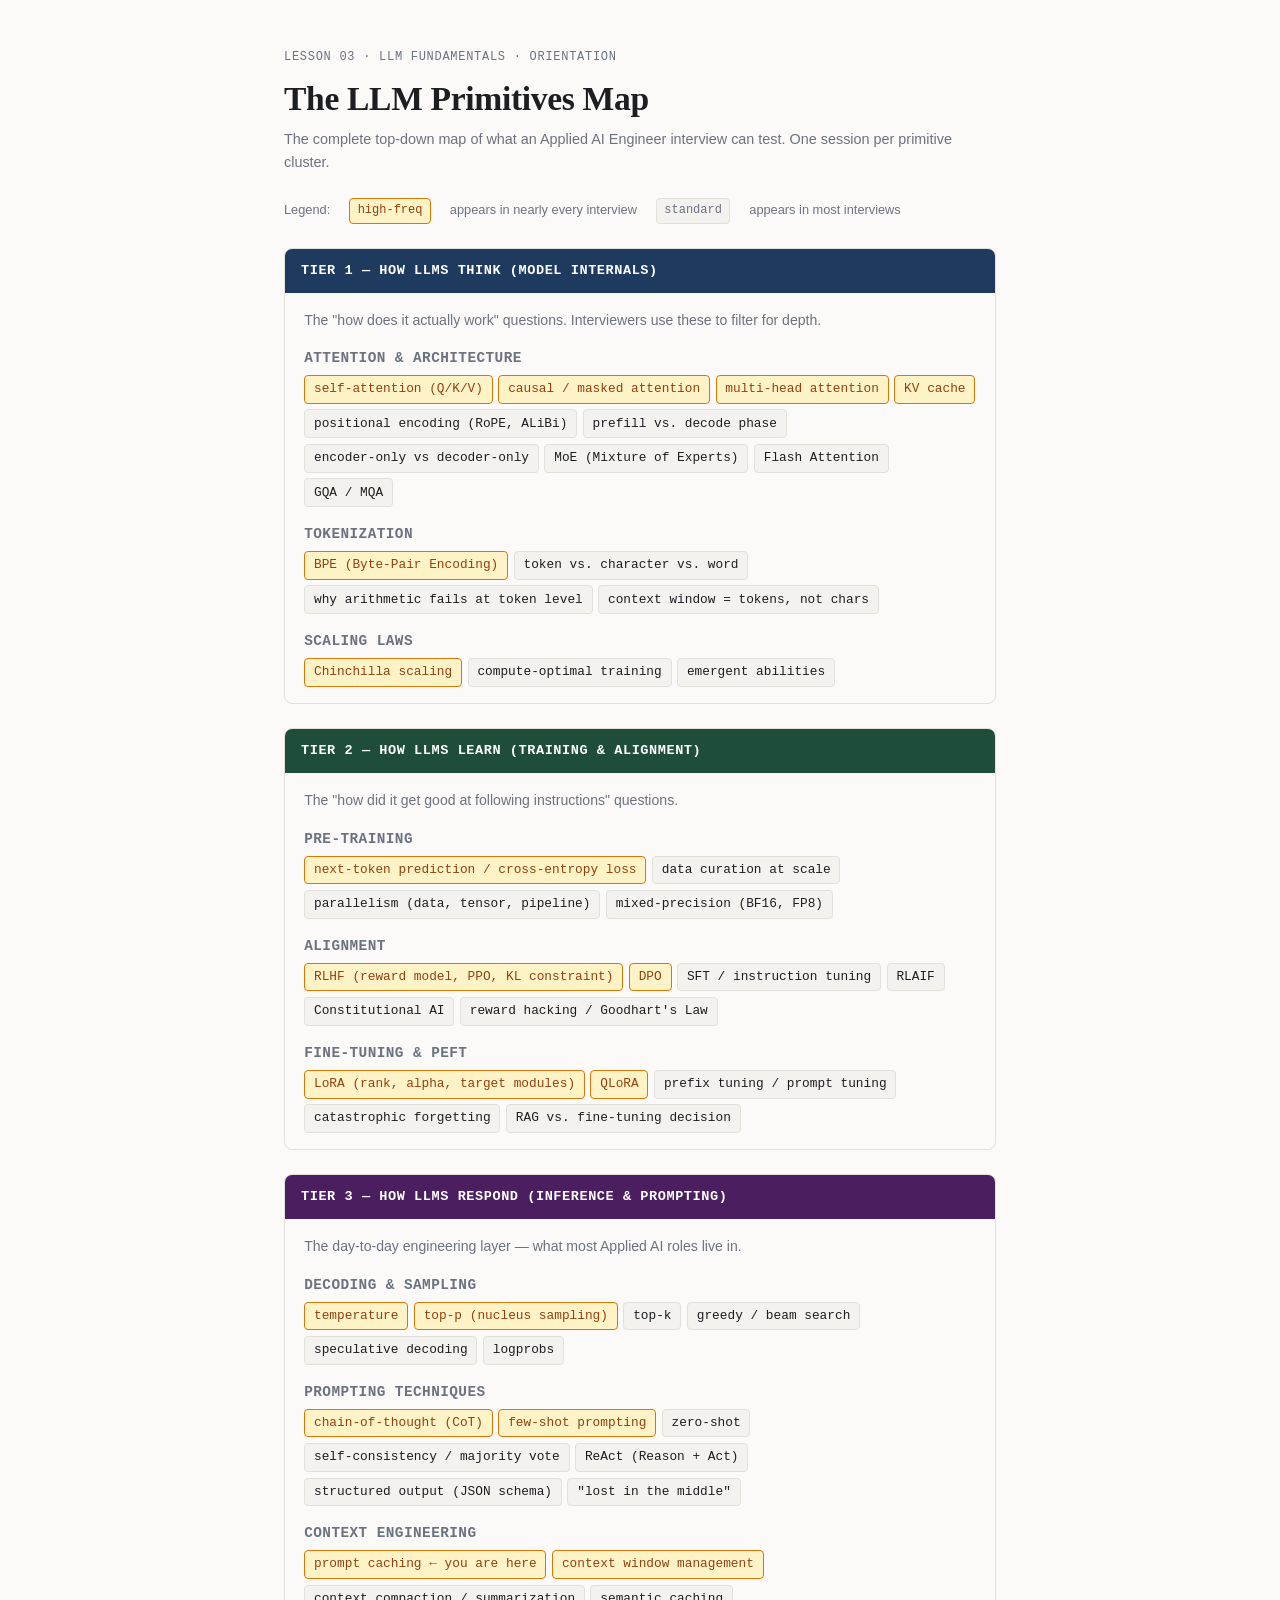
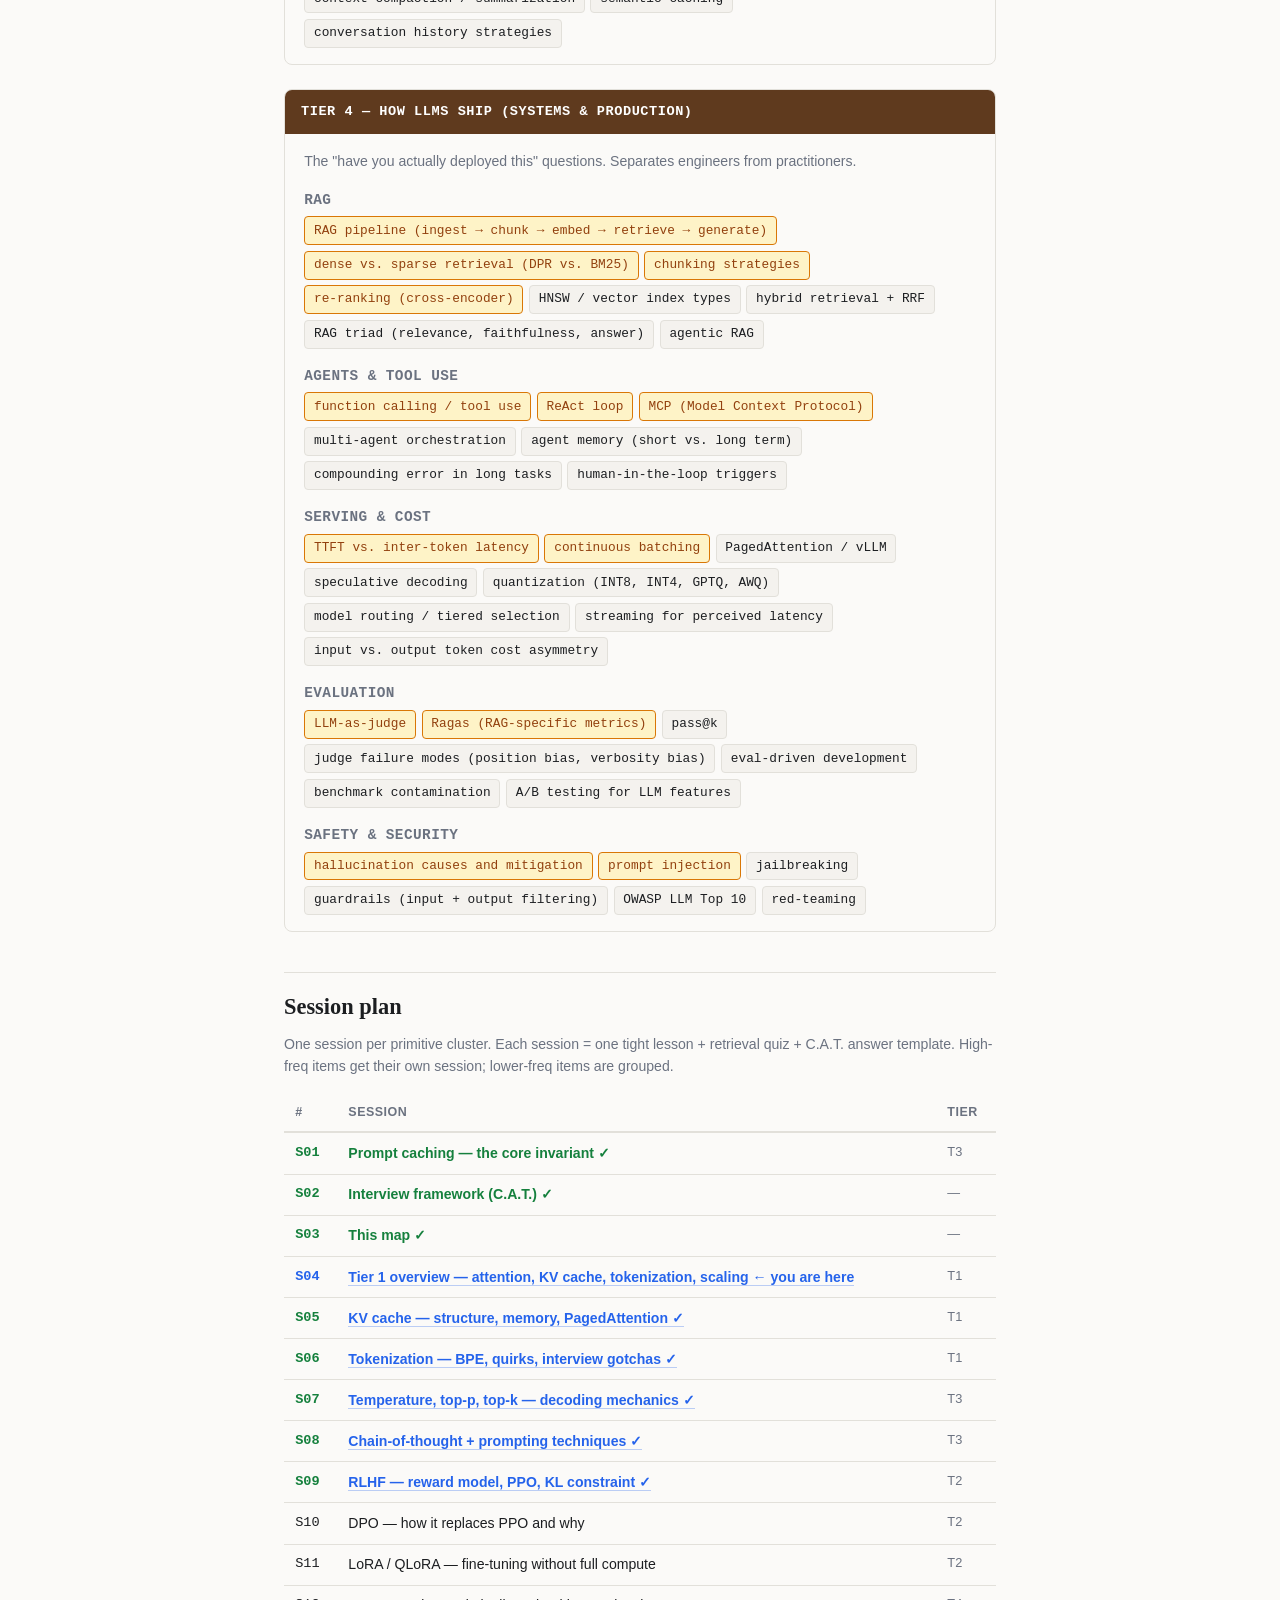
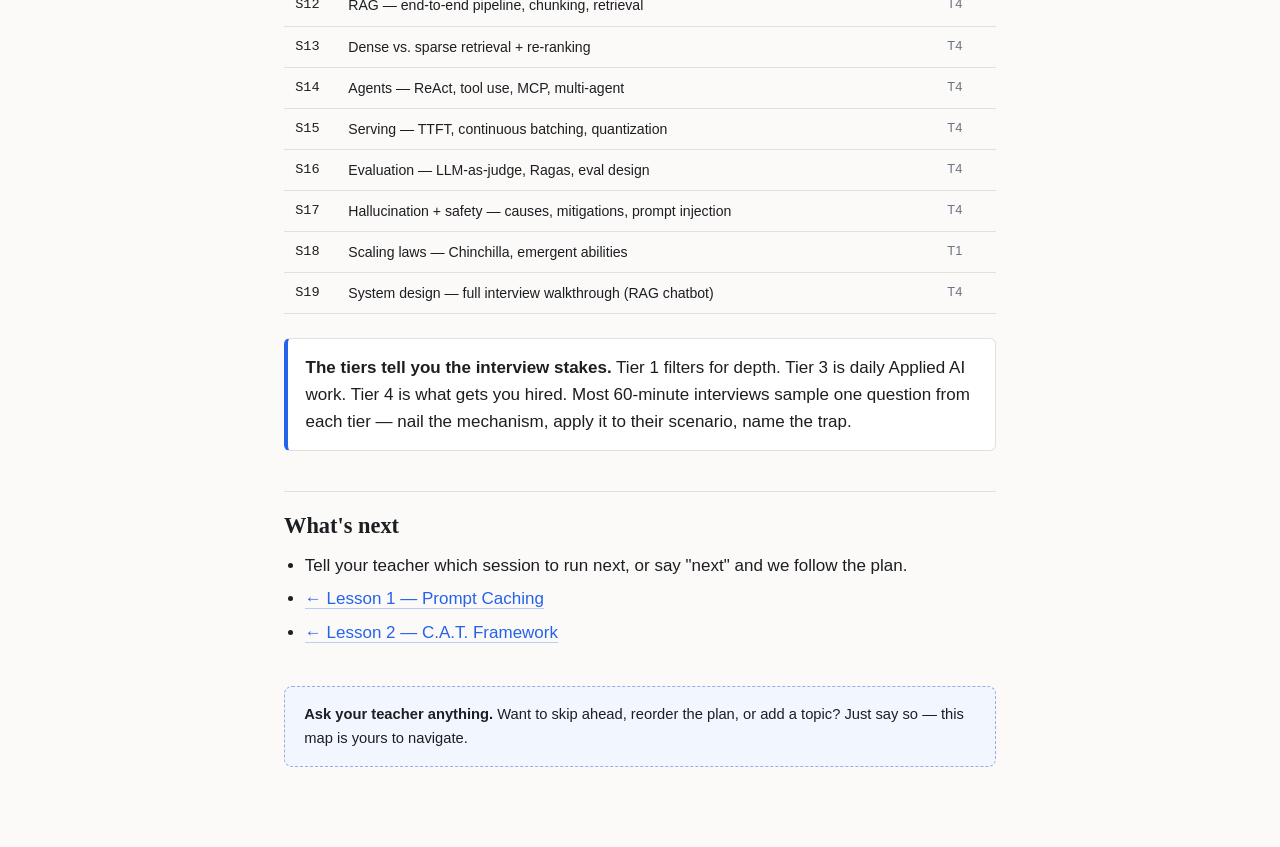
==== lessons/0003-llm-primitives-map.html @ 114df72a "Add LLM fundamentals lessons" ====
<!DOCTYPE html>
<html lang="en">
<head>
  <meta charset="UTF-8">
  <meta name="viewport" content="width=device-width, initial-scale=1.0">
  <title>Lesson 3 — The LLM Primitives Map</title>
  <link rel="stylesheet" href="../assets/style.css">
  <style>
    .tier {
      border: 1px solid var(--border);
      border-radius: 8px;
      margin-bottom: 1.5rem;
      overflow: hidden;
    }
    .tier-header {
      padding: 0.7rem 1rem;
      font-family: var(--mono);
      font-size: 0.85rem;
      font-weight: 700;
      letter-spacing: 0.04em;
      text-transform: uppercase;
    }
    .tier-header.t1 { background: #1e3a5f; color: #fff; }
    .tier-header.t2 { background: #1e4d3a; color: #fff; }
    .tier-header.t3 { background: #4a1e5f; color: #fff; }
    .tier-header.t4 { background: #5f3a1e; color: #fff; }
    .tier-body { padding: 1rem 1.2rem; }
    .primitive-group { margin-bottom: 1rem; }
    .primitive-group:last-child { margin-bottom: 0; }
    .primitive-group h4 {
      font-size: 0.9rem;
      font-family: var(--mono);
      color: var(--muted);
      margin-bottom: 0.3rem;
      text-transform: uppercase;
      letter-spacing: 0.03em;
    }
    .tags { display: flex; flex-wrap: wrap; gap: 0.35rem; }
    .tag {
      font-family: var(--mono);
      font-size: 0.8rem;
      padding: 0.2rem 0.55rem;
      border-radius: 4px;
      background: var(--code-bg);
      border: 1px solid var(--border);
      white-space: nowrap;
    }
    .tag.hot {
      background: #fef3c7;
      border-color: #d97706;
      color: #92400e;
    }
    .legend {
      display: flex;
      gap: 1.2rem;
      font-size: 0.8rem;
      color: var(--muted);
      margin-bottom: 1.5rem;
      align-items: center;
    }
    .legend .tag { font-size: 0.75rem; padding: 0.15rem 0.45rem; }
    .session-table td:first-child { font-family: var(--mono); font-size: 0.85rem; white-space: nowrap; }
    .session-table td:nth-child(2) { font-size: 0.88rem; }
    .session-table td:nth-child(3) { font-size: 0.8rem; color: var(--muted); }
    .done { color: var(--ok); font-weight: 700; }
    .current { color: var(--accent); font-weight: 700; }
  </style>
</head>
<body>
<main>

  <div class="lesson-meta">Lesson 03 · LLM Fundamentals · Orientation</div>
  <h1>The LLM Primitives Map</h1>
  <p style="color:var(--muted); font-size:0.9rem; margin-bottom:1.5rem;">The complete top-down map of what an Applied AI Engineer interview can test. One session per primitive cluster.</p>

  <div class="legend">
    <span>Legend:</span>
    <span class="tag hot">high-freq</span> appears in nearly every interview
    <span class="tag">standard</span> appears in most interviews
  </div>

  <!-- ── TIER 1: HOW LLMS THINK ──────────────────────────────────────── -->
  <div class="tier">
    <div class="tier-header t1">Tier 1 — How LLMs Think (Model Internals)</div>
    <div class="tier-body">
      <p style="font-size:0.88rem; color:var(--muted); margin-bottom:1rem;">The "how does it actually work" questions. Interviewers use these to filter for depth.</p>

      <div class="primitive-group">
        <h4>Attention & Architecture</h4>
        <div class="tags">
          <span class="tag hot">self-attention (Q/K/V)</span>
          <span class="tag hot">causal / masked attention</span>
          <span class="tag hot">multi-head attention</span>
          <span class="tag hot">KV cache</span>
          <span class="tag">positional encoding (RoPE, ALiBi)</span>
          <span class="tag">prefill vs. decode phase</span>
          <span class="tag">encoder-only vs decoder-only</span>
          <span class="tag">MoE (Mixture of Experts)</span>
          <span class="tag">Flash Attention</span>
          <span class="tag">GQA / MQA</span>
        </div>
      </div>

      <div class="primitive-group">
        <h4>Tokenization</h4>
        <div class="tags">
          <span class="tag hot">BPE (Byte-Pair Encoding)</span>
          <span class="tag">token vs. character vs. word</span>
          <span class="tag">why arithmetic fails at token level</span>
          <span class="tag">context window = tokens, not chars</span>
        </div>
      </div>

      <div class="primitive-group">
        <h4>Scaling Laws</h4>
        <div class="tags">
          <span class="tag hot">Chinchilla scaling</span>
          <span class="tag">compute-optimal training</span>
          <span class="tag">emergent abilities</span>
        </div>
      </div>
    </div>
  </div>

  <!-- ── TIER 2: HOW LLMS LEARN ──────────────────────────────────────── -->
  <div class="tier">
    <div class="tier-header t2">Tier 2 — How LLMs Learn (Training & Alignment)</div>
    <div class="tier-body">
      <p style="font-size:0.88rem; color:var(--muted); margin-bottom:1rem;">The "how did it get good at following instructions" questions.</p>

      <div class="primitive-group">
        <h4>Pre-training</h4>
        <div class="tags">
          <span class="tag hot">next-token prediction / cross-entropy loss</span>
          <span class="tag">data curation at scale</span>
          <span class="tag">parallelism (data, tensor, pipeline)</span>
          <span class="tag">mixed-precision (BF16, FP8)</span>
        </div>
      </div>

      <div class="primitive-group">
        <h4>Alignment</h4>
        <div class="tags">
          <span class="tag hot">RLHF (reward model, PPO, KL constraint)</span>
          <span class="tag hot">DPO</span>
          <span class="tag">SFT / instruction tuning</span>
          <span class="tag">RLAIF</span>
          <span class="tag">Constitutional AI</span>
          <span class="tag">reward hacking / Goodhart's Law</span>
        </div>
      </div>

      <div class="primitive-group">
        <h4>Fine-tuning & PEFT</h4>
        <div class="tags">
          <span class="tag hot">LoRA (rank, alpha, target modules)</span>
          <span class="tag hot">QLoRA</span>
          <span class="tag">prefix tuning / prompt tuning</span>
          <span class="tag">catastrophic forgetting</span>
          <span class="tag">RAG vs. fine-tuning decision</span>
        </div>
      </div>
    </div>
  </div>

  <!-- ── TIER 3: HOW LLMS RESPOND ────────────────────────────────────── -->
  <div class="tier">
    <div class="tier-header t3">Tier 3 — How LLMs Respond (Inference & Prompting)</div>
    <div class="tier-body">
      <p style="font-size:0.88rem; color:var(--muted); margin-bottom:1rem;">The day-to-day engineering layer — what most Applied AI roles live in.</p>

      <div class="primitive-group">
        <h4>Decoding & Sampling</h4>
        <div class="tags">
          <span class="tag hot">temperature</span>
          <span class="tag hot">top-p (nucleus sampling)</span>
          <span class="tag">top-k</span>
          <span class="tag">greedy / beam search</span>
          <span class="tag">speculative decoding</span>
          <span class="tag">logprobs</span>
        </div>
      </div>

      <div class="primitive-group">
        <h4>Prompting Techniques</h4>
        <div class="tags">
          <span class="tag hot">chain-of-thought (CoT)</span>
          <span class="tag hot">few-shot prompting</span>
          <span class="tag">zero-shot</span>
          <span class="tag">self-consistency / majority vote</span>
          <span class="tag">ReAct (Reason + Act)</span>
          <span class="tag">structured output (JSON schema)</span>
          <span class="tag">"lost in the middle"</span>
        </div>
      </div>

      <div class="primitive-group">
        <h4>Context Engineering</h4>
        <div class="tags">
          <span class="tag hot">prompt caching ← you are here</span>
          <span class="tag hot">context window management</span>
          <span class="tag">context compaction / summarization</span>
          <span class="tag">semantic caching</span>
          <span class="tag">conversation history strategies</span>
        </div>
      </div>
    </div>
  </div>

  <!-- ── TIER 4: HOW LLMS SHIP ───────────────────────────────────────── -->
  <div class="tier">
    <div class="tier-header t4">Tier 4 — How LLMs Ship (Systems & Production)</div>
    <div class="tier-body">
      <p style="font-size:0.88rem; color:var(--muted); margin-bottom:1rem;">The "have you actually deployed this" questions. Separates engineers from practitioners.</p>

      <div class="primitive-group">
        <h4>RAG</h4>
        <div class="tags">
          <span class="tag hot">RAG pipeline (ingest → chunk → embed → retrieve → generate)</span>
          <span class="tag hot">dense vs. sparse retrieval (DPR vs. BM25)</span>
          <span class="tag hot">chunking strategies</span>
          <span class="tag hot">re-ranking (cross-encoder)</span>
          <span class="tag">HNSW / vector index types</span>
          <span class="tag">hybrid retrieval + RRF</span>
          <span class="tag">RAG triad (relevance, faithfulness, answer)</span>
          <span class="tag">agentic RAG</span>
        </div>
      </div>

      <div class="primitive-group">
        <h4>Agents & Tool Use</h4>
        <div class="tags">
          <span class="tag hot">function calling / tool use</span>
          <span class="tag hot">ReAct loop</span>
          <span class="tag hot">MCP (Model Context Protocol)</span>
          <span class="tag">multi-agent orchestration</span>
          <span class="tag">agent memory (short vs. long term)</span>
          <span class="tag">compounding error in long tasks</span>
          <span class="tag">human-in-the-loop triggers</span>
        </div>
      </div>

      <div class="primitive-group">
        <h4>Serving & Cost</h4>
        <div class="tags">
          <span class="tag hot">TTFT vs. inter-token latency</span>
          <span class="tag hot">continuous batching</span>
          <span class="tag">PagedAttention / vLLM</span>
          <span class="tag">speculative decoding</span>
          <span class="tag">quantization (INT8, INT4, GPTQ, AWQ)</span>
          <span class="tag">model routing / tiered selection</span>
          <span class="tag">streaming for perceived latency</span>
          <span class="tag">input vs. output token cost asymmetry</span>
        </div>
      </div>

      <div class="primitive-group">
        <h4>Evaluation</h4>
        <div class="tags">
          <span class="tag hot">LLM-as-judge</span>
          <span class="tag hot">Ragas (RAG-specific metrics)</span>
          <span class="tag">pass@k</span>
          <span class="tag">judge failure modes (position bias, verbosity bias)</span>
          <span class="tag">eval-driven development</span>
          <span class="tag">benchmark contamination</span>
          <span class="tag">A/B testing for LLM features</span>
        </div>
      </div>

      <div class="primitive-group">
        <h4>Safety & Security</h4>
        <div class="tags">
          <span class="tag hot">hallucination causes and mitigation</span>
          <span class="tag hot">prompt injection</span>
          <span class="tag">jailbreaking</span>
          <span class="tag">guardrails (input + output filtering)</span>
          <span class="tag">OWASP LLM Top 10</span>
          <span class="tag">red-teaming</span>
        </div>
      </div>
    </div>
  </div>

  <!-- ── SESSION PLAN ────────────────────────────────────────────────── -->
  <h2>Session plan</h2>
  <p style="color:var(--muted); font-size:0.88rem; margin-bottom:1rem;">
    One session per primitive cluster. Each session = one tight lesson + retrieval quiz + C.A.T. answer template.
    High-freq items get their own session; lower-freq items are grouped.
  </p>

  <table class="session-table">
    <thead>
      <tr><th>#</th><th>Session</th><th>Tier</th></tr>
    </thead>
    <tbody>
      <tr><td class="done">S01</td><td class="done">Prompt caching — the core invariant ✓</td><td>T3</td></tr>
      <tr><td class="done">S02</td><td class="done">Interview framework (C.A.T.) ✓</td><td>—</td></tr>
      <tr><td class="done">S03</td><td class="done">This map ✓</td><td>—</td></tr>
      <tr><td class="current">S04</td><td class="current"><a href="0004-tier1-how-llms-think.html">Tier 1 overview — attention, KV cache, tokenization, scaling ← you are here</a></td><td>T1</td></tr>
      <tr><td class="done">S05</td><td class="done"><a href="0005-kv-cache-fr.html">KV cache — structure, memory, PagedAttention ✓</a></td><td>T1</td></tr>
      <tr><td class="done">S06</td><td class="done"><a href="0006-tokenization-bpe-quirks-fr.html">Tokenization — BPE, quirks, interview gotchas ✓</a></td><td>T1</td></tr>
      <tr><td class="done">S07</td><td class="done"><a href="0007-decoding-sampling-fr.html">Temperature, top-p, top-k — decoding mechanics ✓</a></td><td>T3</td></tr>
      <tr><td class="done">S08</td><td class="done"><a href="0008-cot-prompting-fr.html">Chain-of-thought + prompting techniques ✓</a></td><td>T3</td></tr>
      <tr><td class="done">S09</td><td class="done"><a href="0009-rlhf-fr.html">RLHF — reward model, PPO, KL constraint ✓</a></td><td>T2</td></tr>
      <tr><td>S10</td><td>DPO — how it replaces PPO and why</td><td>T2</td></tr>
      <tr><td>S11</td><td>LoRA / QLoRA — fine-tuning without full compute</td><td>T2</td></tr>
      <tr><td>S12</td><td>RAG — end-to-end pipeline, chunking, retrieval</td><td>T4</td></tr>
      <tr><td>S13</td><td>Dense vs. sparse retrieval + re-ranking</td><td>T4</td></tr>
      <tr><td>S14</td><td>Agents — ReAct, tool use, MCP, multi-agent</td><td>T4</td></tr>
      <tr><td>S15</td><td>Serving — TTFT, continuous batching, quantization</td><td>T4</td></tr>
      <tr><td>S16</td><td>Evaluation — LLM-as-judge, Ragas, eval design</td><td>T4</td></tr>
      <tr><td>S17</td><td>Hallucination + safety — causes, mitigations, prompt injection</td><td>T4</td></tr>
      <tr><td>S18</td><td>Scaling laws — Chinchilla, emergent abilities</td><td>T1</td></tr>
      <tr><td>S19</td><td>System design — full interview walkthrough (RAG chatbot)</td><td>T4</td></tr>
    </tbody>
  </table>

  <div class="callout" style="margin-top:1.5rem;">
    <p>
      <strong>The tiers tell you the interview stakes.</strong>
      Tier 1 filters for depth. Tier 3 is daily Applied AI work. Tier 4 is what gets you hired.
      Most 60-minute interviews sample one question from each tier — nail the mechanism, apply it to their scenario, name the trap.
    </p>
  </div>

  <!-- ── WHAT'S NEXT ─────────────────────────────────────────────────── -->
  <h2>What's next</h2>
  <ul>
    <li>Tell your teacher which session to run next, or say "next" and we follow the plan.</li>
    <li><a href="0001-prompt-caching-the-core-invariant.html">← Lesson 1 — Prompt Caching</a></li>
    <li><a href="0002-interview-framework.html">← Lesson 2 — C.A.T. Framework</a></li>
  </ul>

  <div class="ask-teacher">
    <strong>Ask your teacher anything.</strong> Want to skip ahead, reorder the plan, or add a topic?
    Just say so — this map is yours to navigate.
  </div>

</main>
</body>
</html>
---- assets/style.css ----
/* ── LLM Fundamentals — shared lesson stylesheet ─────────────────────── */

:root {
  color-scheme: light;
  --bg: #fbfaf8;
  --fg: #1c1e21;
  --muted: #6b7280;
  --border: #e2e0da;
  --accent: #2563eb;
  --ok: #15803d;
  --warn: #b45309;
  --code-bg: #f4f2ee;
  --mono: ui-monospace, "SF Mono", "JetBrains Mono", Menlo, Consolas, monospace;
  --serif: "Iowan Old Style", "Palatino Linotype", Georgia, serif;
  --sans: -apple-system, BlinkMacSystemFont, "Segoe UI", Roboto, Helvetica, Arial, sans-serif;
}

* { box-sizing: border-box; }

html { -webkit-text-size-adjust: 100%; }

body {
  margin: 0;
  background: var(--bg);
  color: var(--fg);
  font-family: var(--sans);
  font-size: 17px;
  line-height: 1.6;
}

main {
  max-width: 760px;
  margin: 0 auto;
  padding: 3rem 1.5rem 5rem;
}

/* ── Typography ──────────────────────────────────────────────────────── */

h1 {
  font-family: var(--serif);
  font-size: 2.1rem;
  line-height: 1.2;
  letter-spacing: -0.01em;
  margin: 0 0 0.5rem;
}

h2 {
  font-family: var(--serif);
  font-size: 1.4rem;
  line-height: 1.25;
  margin: 2.5rem 0 0.75rem;
  padding-top: 1.25rem;
  border-top: 1px solid var(--border);
}

h3 {
  font-size: 1.08rem;
  margin: 1.5rem 0 0.4rem;
}

h4 { margin: 0 0 0.4rem; }

p { margin: 0 0 1rem; }

a {
  color: var(--accent);
  text-decoration: none;
  border-bottom: 1px solid color-mix(in srgb, var(--accent) 30%, transparent);
}
a:hover { border-bottom-color: var(--accent); }

em { color: inherit; }
strong { font-weight: 650; }

ul { margin: 0 0 1rem; padding-left: 1.3rem; }
li { margin-bottom: 0.4rem; }

.lesson-meta {
  font-family: var(--mono);
  font-size: 0.75rem;
  letter-spacing: 0.06em;
  text-transform: uppercase;
  color: var(--muted);
  margin-bottom: 0.75rem;
}

/* ── Code ────────────────────────────────────────────────────────────── */

code {
  font-family: var(--mono);
  font-size: 0.88em;
  background: var(--code-bg);
  border: 1px solid var(--border);
  border-radius: 4px;
  padding: 0.1em 0.35em;
}

pre {
  background: #1e2127;
  color: #e6e6e6;
  border-radius: 8px;
  padding: 1rem 1.1rem;
  overflow-x: auto;
  margin: 0 0 1.25rem;
  font-size: 0.85rem;
  line-height: 1.5;
}
pre code {
  background: none;
  border: none;
  padding: 0;
  color: inherit;
  font-size: inherit;
}

/* ── Tables ──────────────────────────────────────────────────────────── */

table {
  width: 100%;
  border-collapse: collapse;
  margin: 0 0 1.5rem;
  font-size: 0.92rem;
}
th, td {
  text-align: left;
  padding: 0.55rem 0.7rem;
  border-bottom: 1px solid var(--border);
  vertical-align: top;
}
th {
  font-size: 0.78rem;
  text-transform: uppercase;
  letter-spacing: 0.04em;
  color: var(--muted);
  border-bottom: 2px solid var(--border);
}
tbody tr:hover { background: color-mix(in srgb, var(--accent) 4%, transparent); }

/* ── Callouts ────────────────────────────────────────────────────────── */

.callout {
  background: #fff;
  border: 1px solid var(--border);
  border-left: 4px solid var(--accent);
  border-radius: 6px;
  padding: 0.9rem 1.1rem;
  margin: 0 0 1.5rem;
}
.callout p { margin: 0 0 0.5rem; }
.callout p:last-child { margin-bottom: 0; }
.callout.warn { border-left-color: var(--warn); background: #fffbf3; }
.callout.ok { border-left-color: var(--ok); background: #f4faf5; }

/* ── Quiz ────────────────────────────────────────────────────────────── */

.quiz {
  background: #fff;
  border: 1px solid var(--border);
  border-radius: 10px;
  padding: 1.5rem 1.5rem 1.75rem;
  margin: 2.5rem 0;
}
.quiz h2 { margin-top: 0; border-top: none; padding-top: 0; }

.quiz-q { margin-bottom: 1.5rem; }
.quiz-q:last-of-type { margin-bottom: 1rem; }
.quiz-q > p { font-weight: 600; margin-bottom: 0.6rem; }

.quiz-option {
  display: block;
  width: 100%;
  text-align: left;
  background: var(--bg);
  border: 1px solid var(--border);
  border-radius: 6px;
  padding: 0.6rem 0.8rem;
  margin-bottom: 0.5rem;
  font: inherit;
  font-size: 0.92rem;
  color: var(--fg);
  cursor: pointer;
  transition: background 0.12s, border-color 0.12s;
}
.quiz-option:hover:not(:disabled) { border-color: var(--accent); background: #fff; }
.quiz-option:disabled { cursor: default; opacity: 0.85; }
.quiz-option.correct { background: #e7f6ec; border-color: var(--ok); color: #14532d; }
.quiz-option.wrong { background: #fdeceb; border-color: #dc2626; color: #7f1d1d; }

.quiz-feedback {
  font-size: 0.86rem;
  color: var(--muted);
  min-height: 1em;
  margin-top: 0.2rem;
}

.score-banner {
  display: none;
  margin-top: 1rem;
  padding: 0.75rem 1rem;
  border-radius: 6px;
  font-weight: 600;
  font-size: 0.95rem;
}
.score-banner.show { display: block; }
.score-banner.pass { background: #e7f6ec; color: #14532d; border: 1px solid var(--ok); }
.score-banner.fail { background: #fffbf3; color: #7c4a03; border: 1px solid var(--warn); }

/* ── Ask-teacher footer ──────────────────────────────────────────────── */

.ask-teacher {
  margin-top: 2.5rem;
  padding: 1rem 1.2rem;
  background: color-mix(in srgb, var(--accent) 6%, #fff);
  border: 1px dashed color-mix(in srgb, var(--accent) 40%, var(--border));
  border-radius: 8px;
  font-size: 0.92rem;
  color: var(--fg);
}
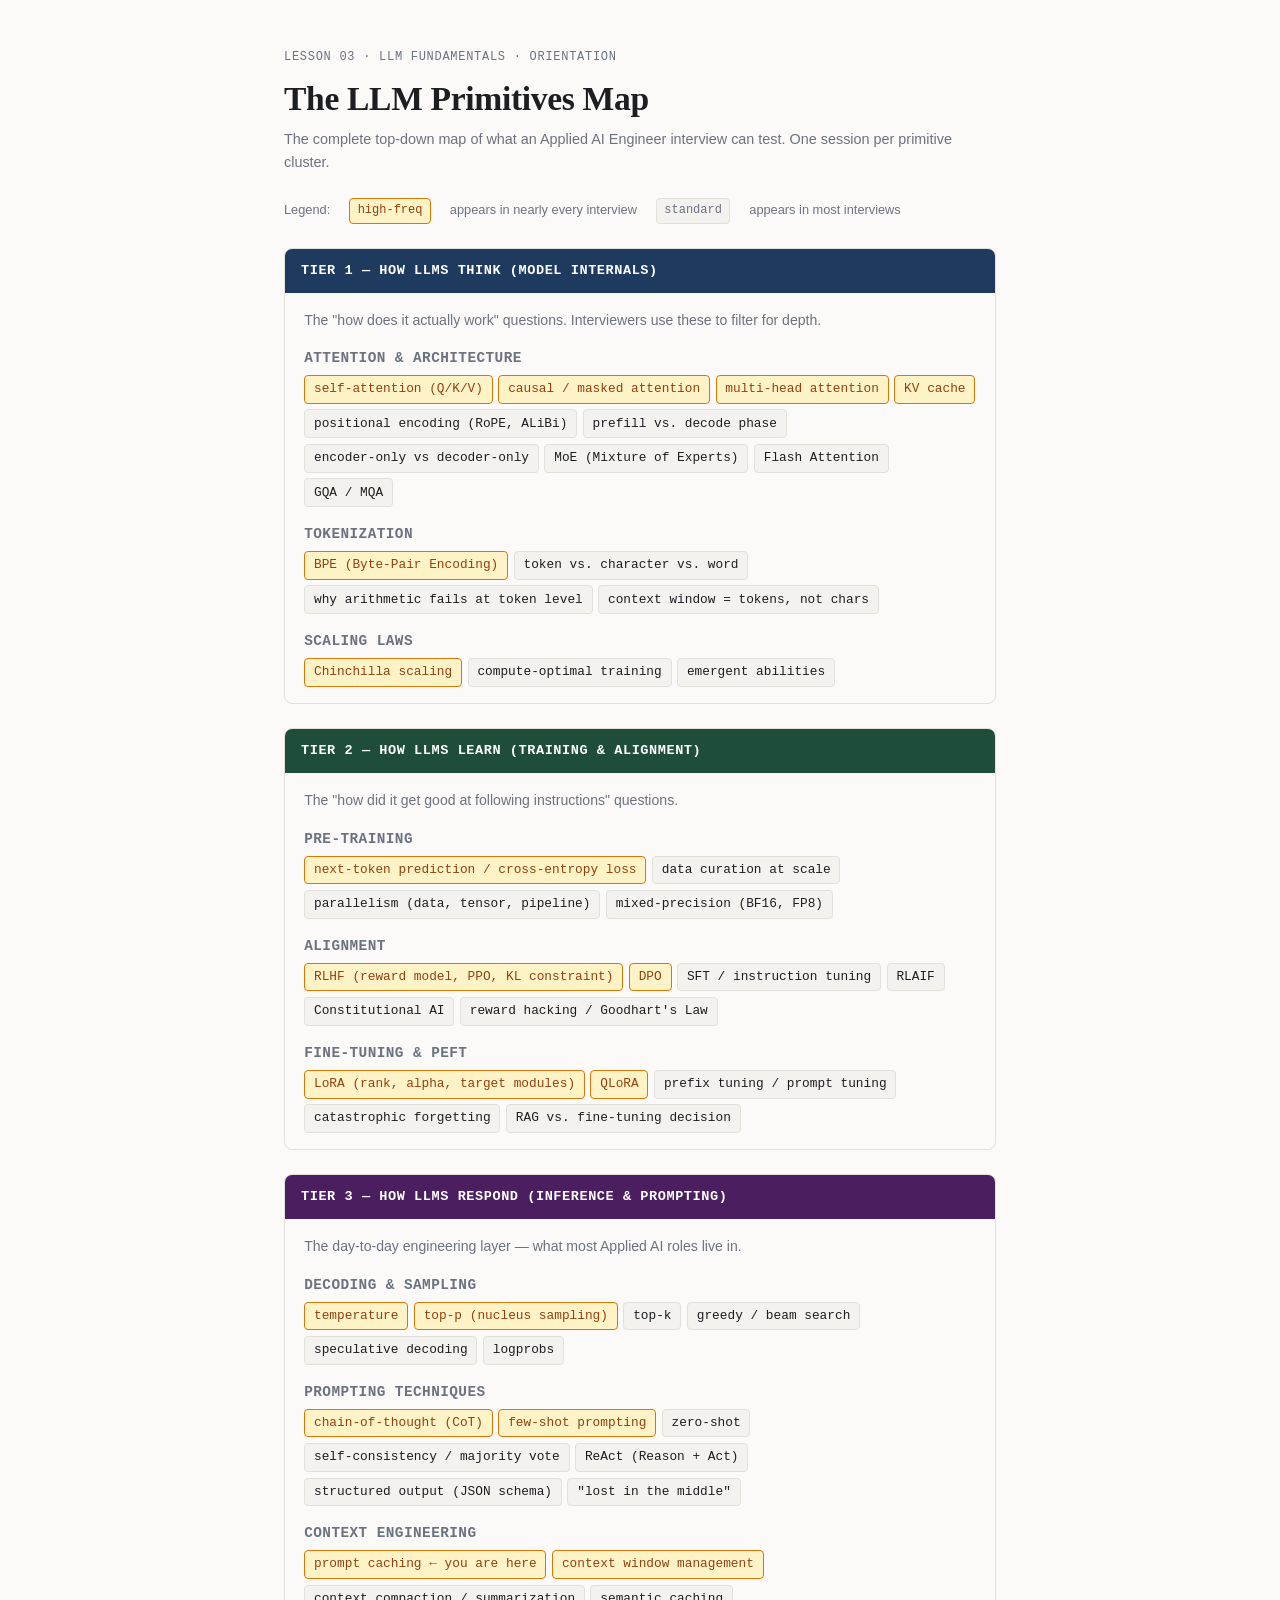
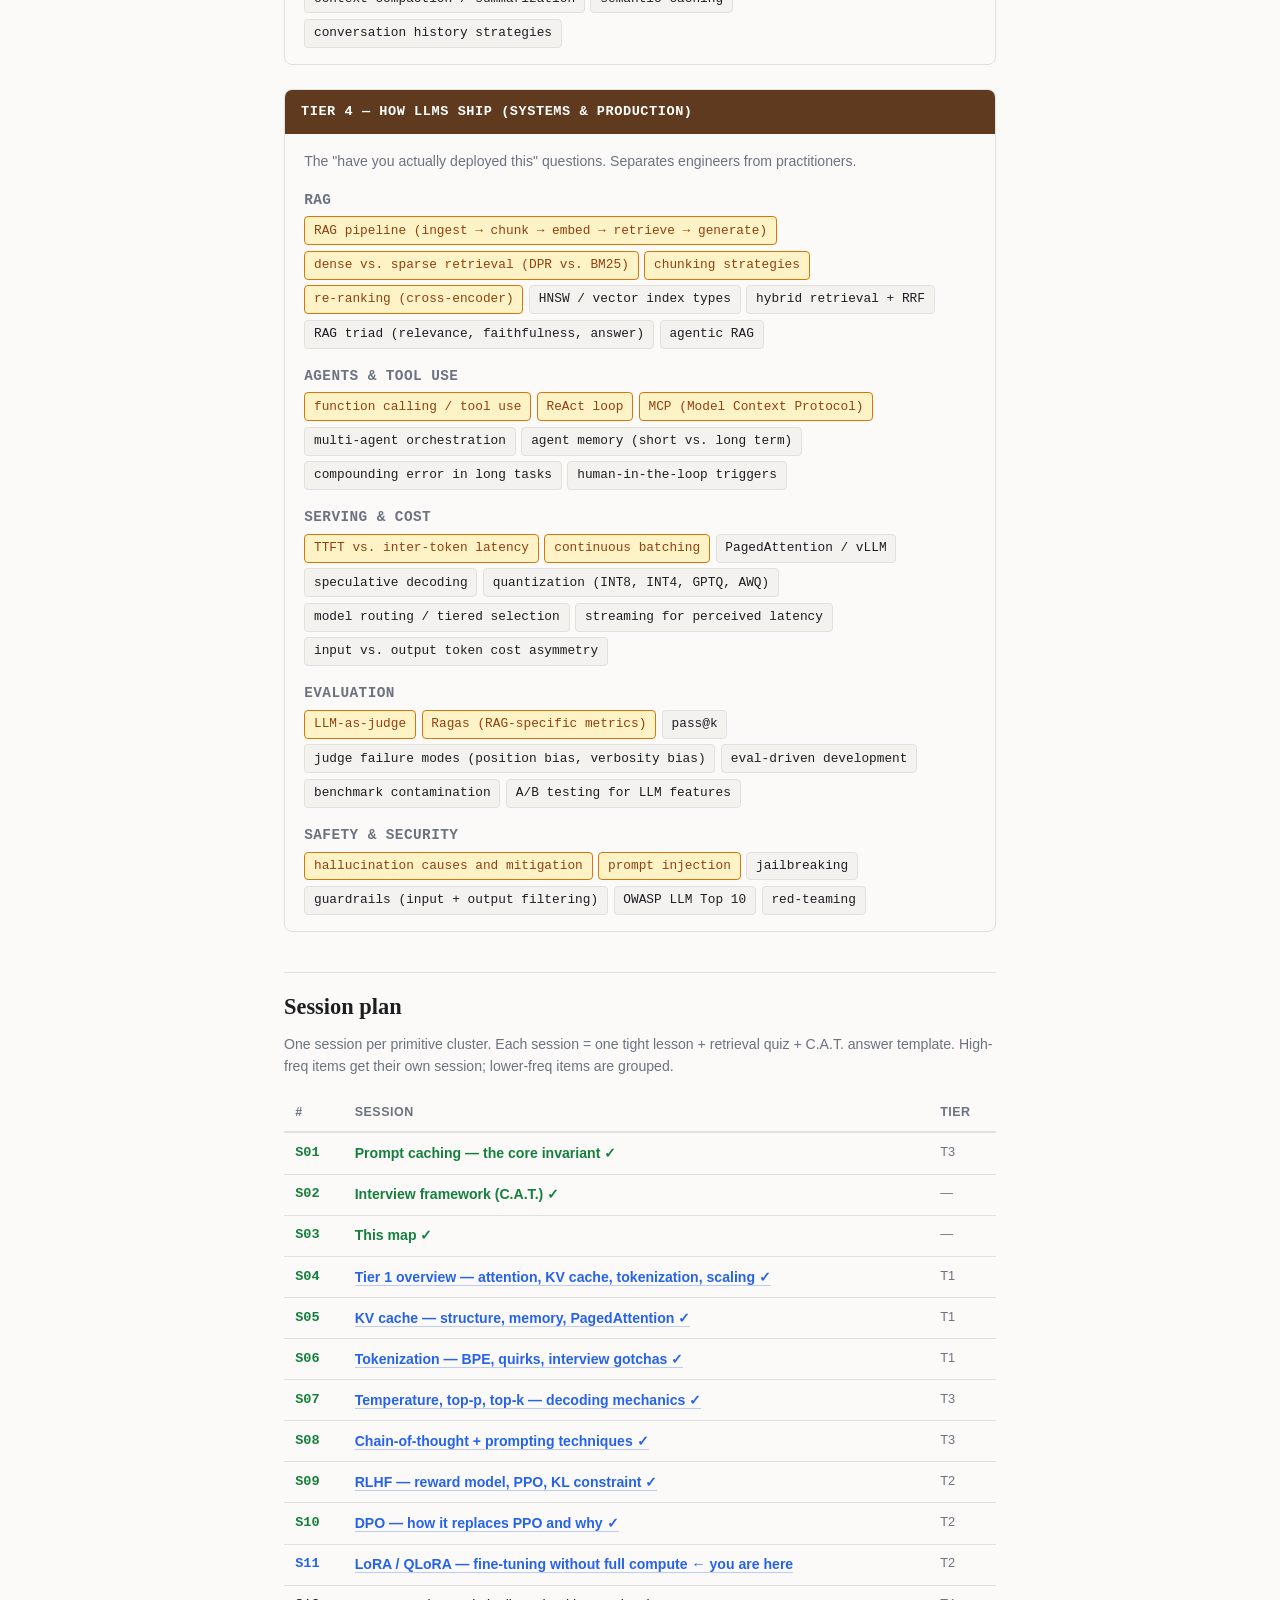
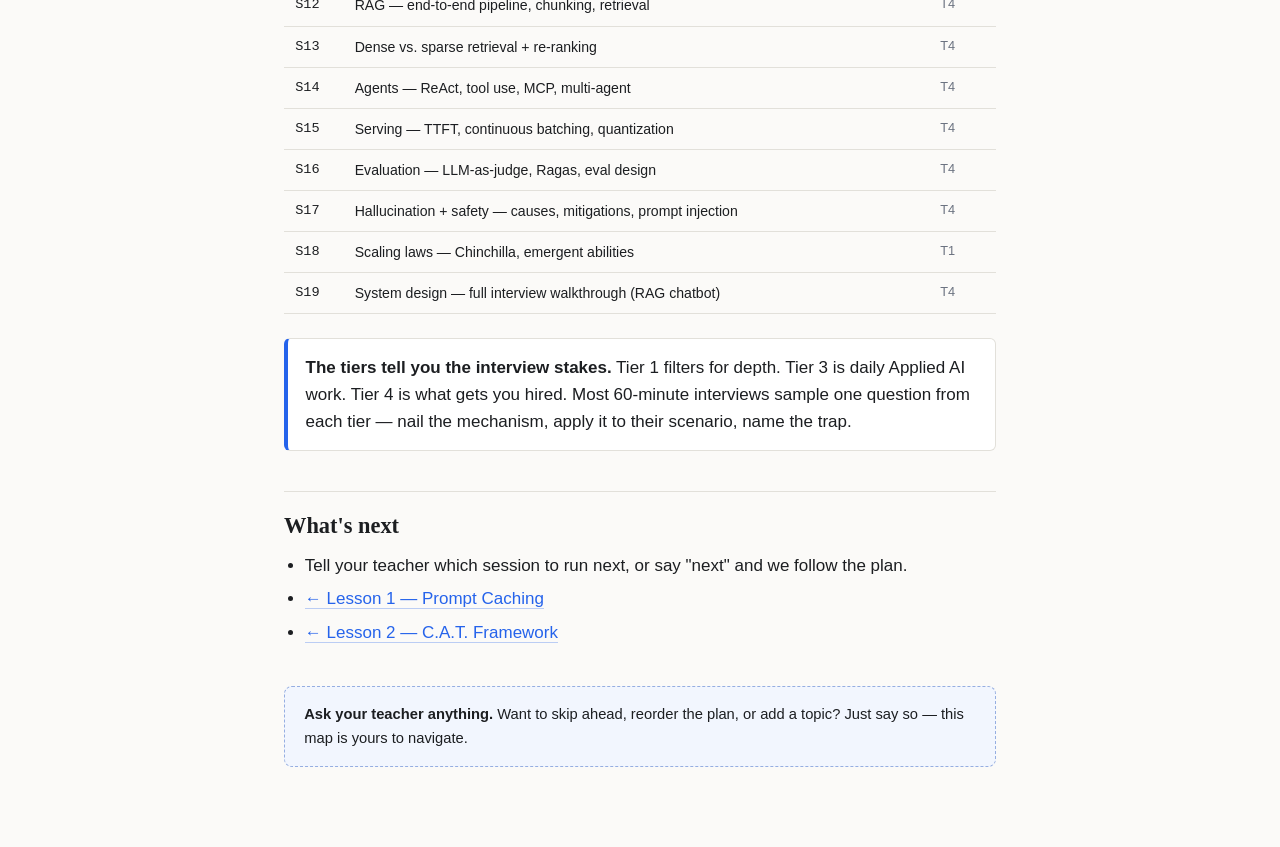
==== commit 5ea3c5ca: "Add Lesson 10: DPO — How It Replaces PPO and Why - Created English version (0010-dpo.html) - Created" ====
--- a/lessons/0003-llm-primitives-map.html
+++ b/lessons/0003-llm-primitives-map.html
@@ -296,14 +296,14 @@
       <tr><td class="done">S01</td><td class="done">Prompt caching — the core invariant ✓</td><td>T3</td></tr>
       <tr><td class="done">S02</td><td class="done">Interview framework (C.A.T.) ✓</td><td>—</td></tr>
       <tr><td class="done">S03</td><td class="done">This map ✓</td><td>—</td></tr>
-      <tr><td class="current">S04</td><td class="current"><a href="0004-tier1-how-llms-think.html">Tier 1 overview — attention, KV cache, tokenization, scaling ← you are here</a></td><td>T1</td></tr>
+      <tr><td class="done">S04</td><td class="done"><a href="0004-tier1-how-llms-think.html">Tier 1 overview — attention, KV cache, tokenization, scaling ✓</a></td><td>T1</td></tr>
       <tr><td class="done">S05</td><td class="done"><a href="0005-kv-cache-fr.html">KV cache — structure, memory, PagedAttention ✓</a></td><td>T1</td></tr>
       <tr><td class="done">S06</td><td class="done"><a href="0006-tokenization-bpe-quirks-fr.html">Tokenization — BPE, quirks, interview gotchas ✓</a></td><td>T1</td></tr>
       <tr><td class="done">S07</td><td class="done"><a href="0007-decoding-sampling-fr.html">Temperature, top-p, top-k — decoding mechanics ✓</a></td><td>T3</td></tr>
       <tr><td class="done">S08</td><td class="done"><a href="0008-cot-prompting-fr.html">Chain-of-thought + prompting techniques ✓</a></td><td>T3</td></tr>
       <tr><td class="done">S09</td><td class="done"><a href="0009-rlhf-fr.html">RLHF — reward model, PPO, KL constraint ✓</a></td><td>T2</td></tr>
-      <tr><td>S10</td><td>DPO — how it replaces PPO and why</td><td>T2</td></tr>
-      <tr><td>S11</td><td>LoRA / QLoRA — fine-tuning without full compute</td><td>T2</td></tr>
+      <tr><td class="done">S10</td><td class="done"><a href="0010-dpo.html">DPO — how it replaces PPO and why ✓</a></td><td>T2</td></tr>
+      <tr><td class="current">S11</td><td class="current"><a href="">LoRA / QLoRA — fine-tuning without full compute ← you are here</a></td><td>T2</td></tr>
       <tr><td>S12</td><td>RAG — end-to-end pipeline, chunking, retrieval</td><td>T4</td></tr>
       <tr><td>S13</td><td>Dense vs. sparse retrieval + re-ranking</td><td>T4</td></tr>
       <tr><td>S14</td><td>Agents — ReAct, tool use, MCP, multi-agent</td><td>T4</td></tr>
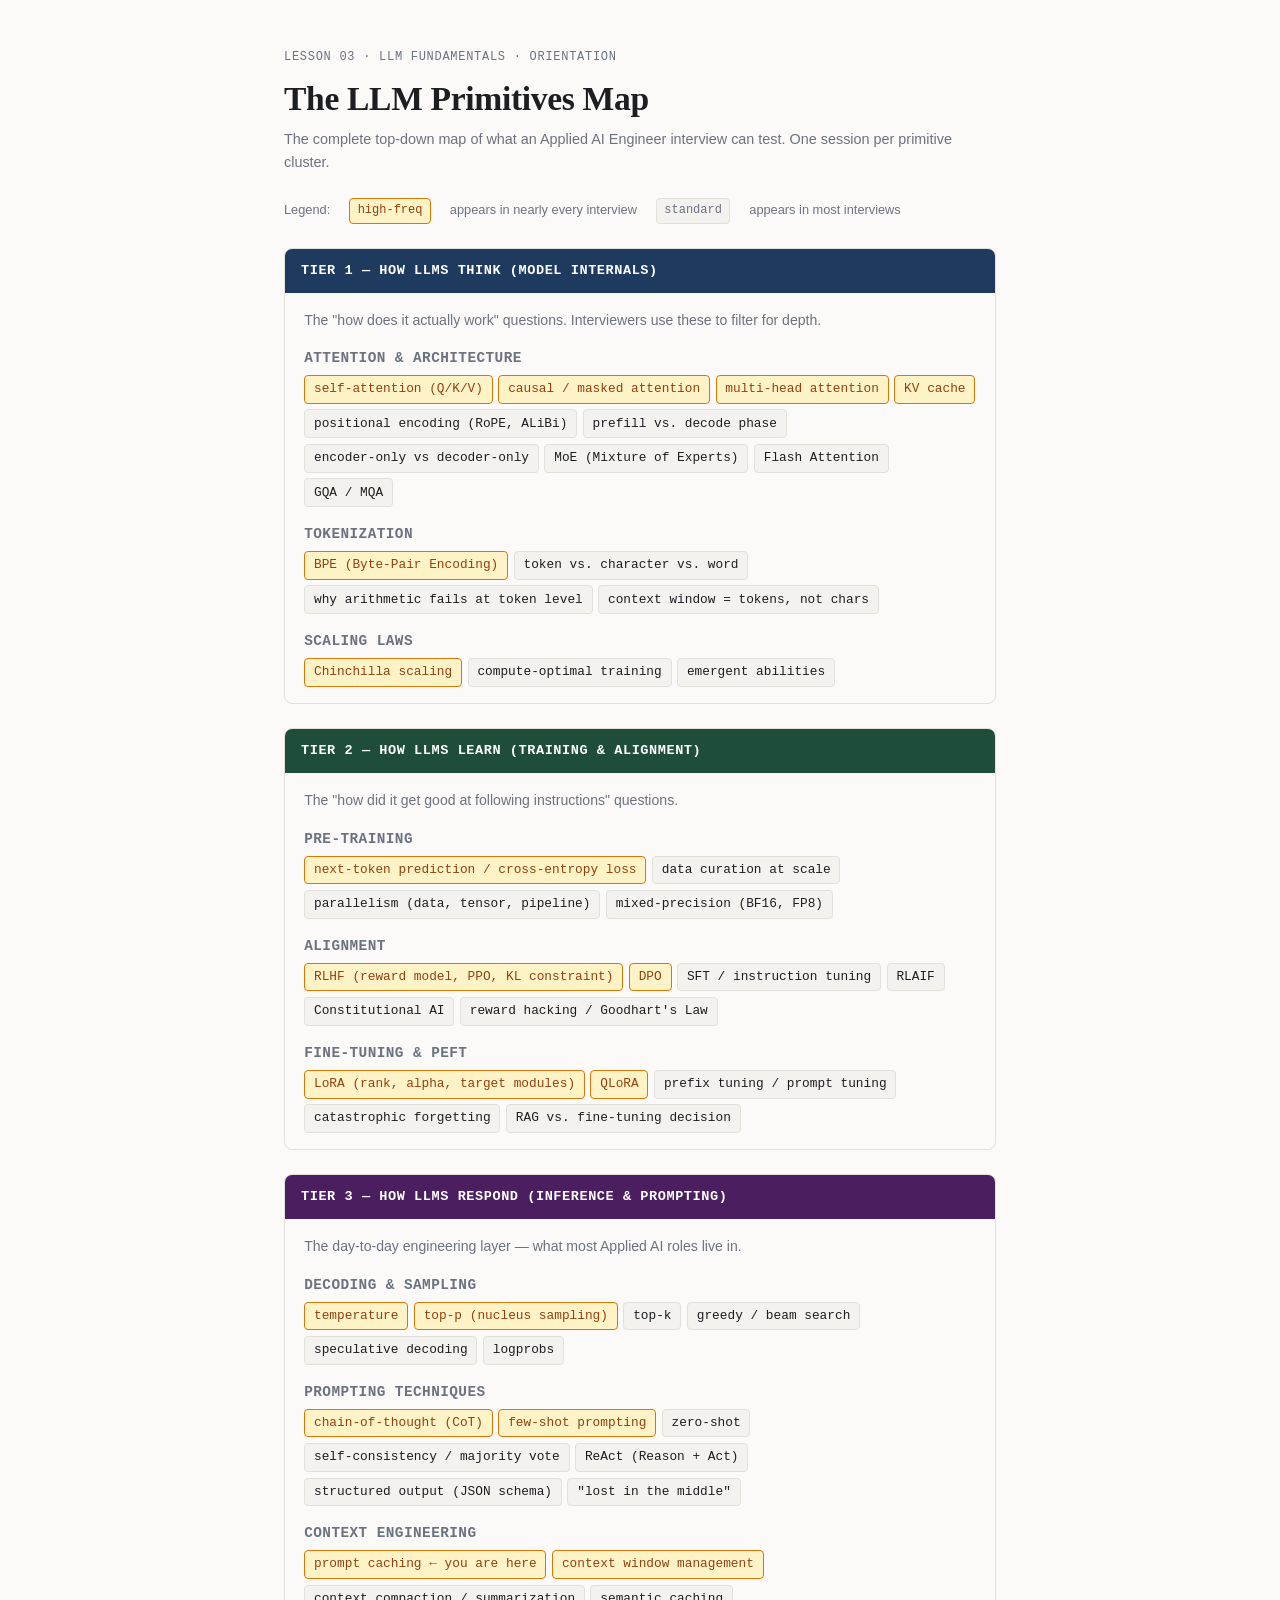
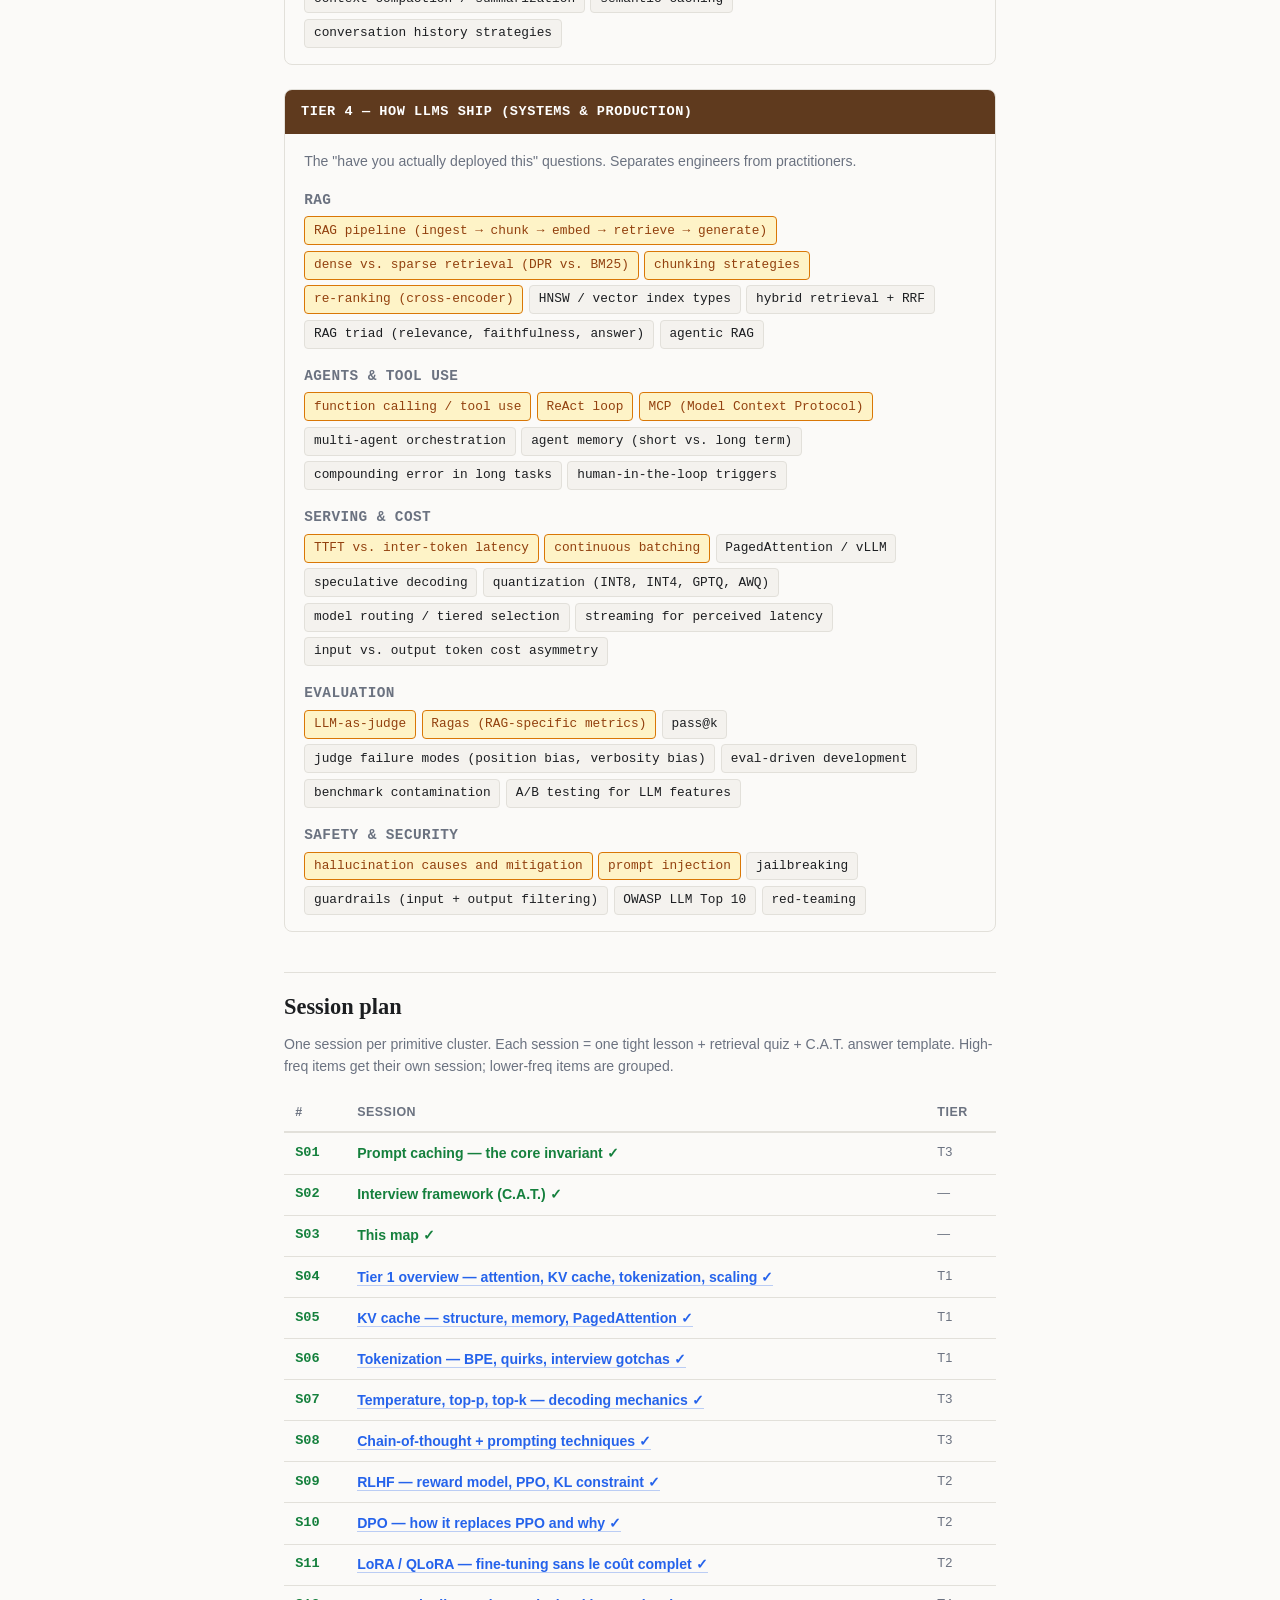
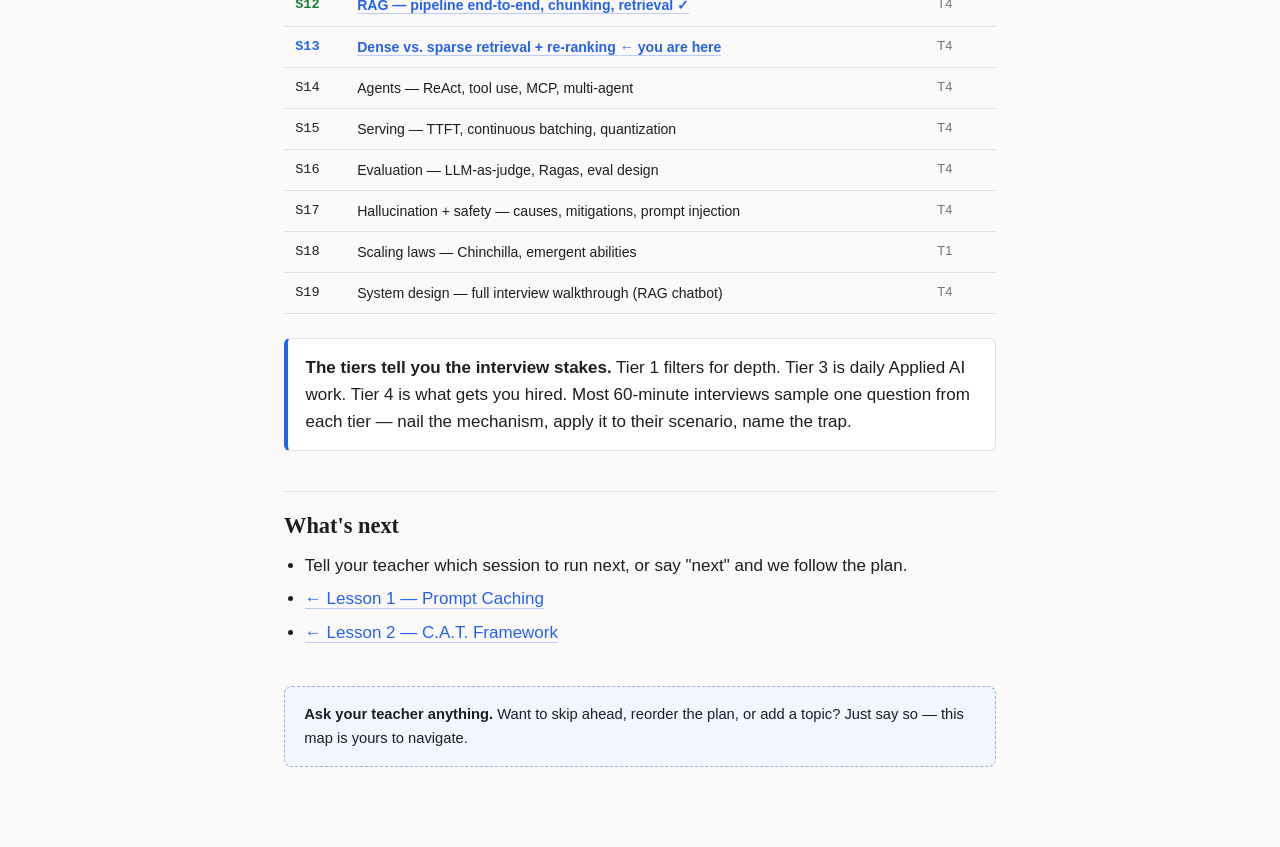
==== commit 5f630875: "Add Lessons 11 and 12 in French - Lesson 11: LoRA / QLoRA — fine-tuning sans le coût complet   - Méc" ====
--- a/lessons/0003-llm-primitives-map.html
+++ b/lessons/0003-llm-primitives-map.html
@@ -303,9 +303,9 @@
       <tr><td class="done">S08</td><td class="done"><a href="0008-cot-prompting-fr.html">Chain-of-thought + prompting techniques ✓</a></td><td>T3</td></tr>
       <tr><td class="done">S09</td><td class="done"><a href="0009-rlhf-fr.html">RLHF — reward model, PPO, KL constraint ✓</a></td><td>T2</td></tr>
       <tr><td class="done">S10</td><td class="done"><a href="0010-dpo.html">DPO — how it replaces PPO and why ✓</a></td><td>T2</td></tr>
-      <tr><td class="current">S11</td><td class="current"><a href="">LoRA / QLoRA — fine-tuning without full compute ← you are here</a></td><td>T2</td></tr>
-      <tr><td>S12</td><td>RAG — end-to-end pipeline, chunking, retrieval</td><td>T4</td></tr>
-      <tr><td>S13</td><td>Dense vs. sparse retrieval + re-ranking</td><td>T4</td></tr>
+      <tr><td class="done">S11</td><td class="done"><a href="0011-lora-qlora-fr.html">LoRA / QLoRA — fine-tuning sans le coût complet ✓</a></td><td>T2</td></tr>
+      <tr><td class="done">S12</td><td class="done"><a href="0012-rag-fr.html">RAG — pipeline end-to-end, chunking, retrieval ✓</a></td><td>T4</td></tr>
+      <tr><td class="current">S13</td><td class="current"><a href="">Dense vs. sparse retrieval + re-ranking ← you are here</a></td><td>T4</td></tr>
       <tr><td>S14</td><td>Agents — ReAct, tool use, MCP, multi-agent</td><td>T4</td></tr>
       <tr><td>S15</td><td>Serving — TTFT, continuous batching, quantization</td><td>T4</td></tr>
       <tr><td>S16</td><td>Evaluation — LLM-as-judge, Ragas, eval design</td><td>T4</td></tr>
